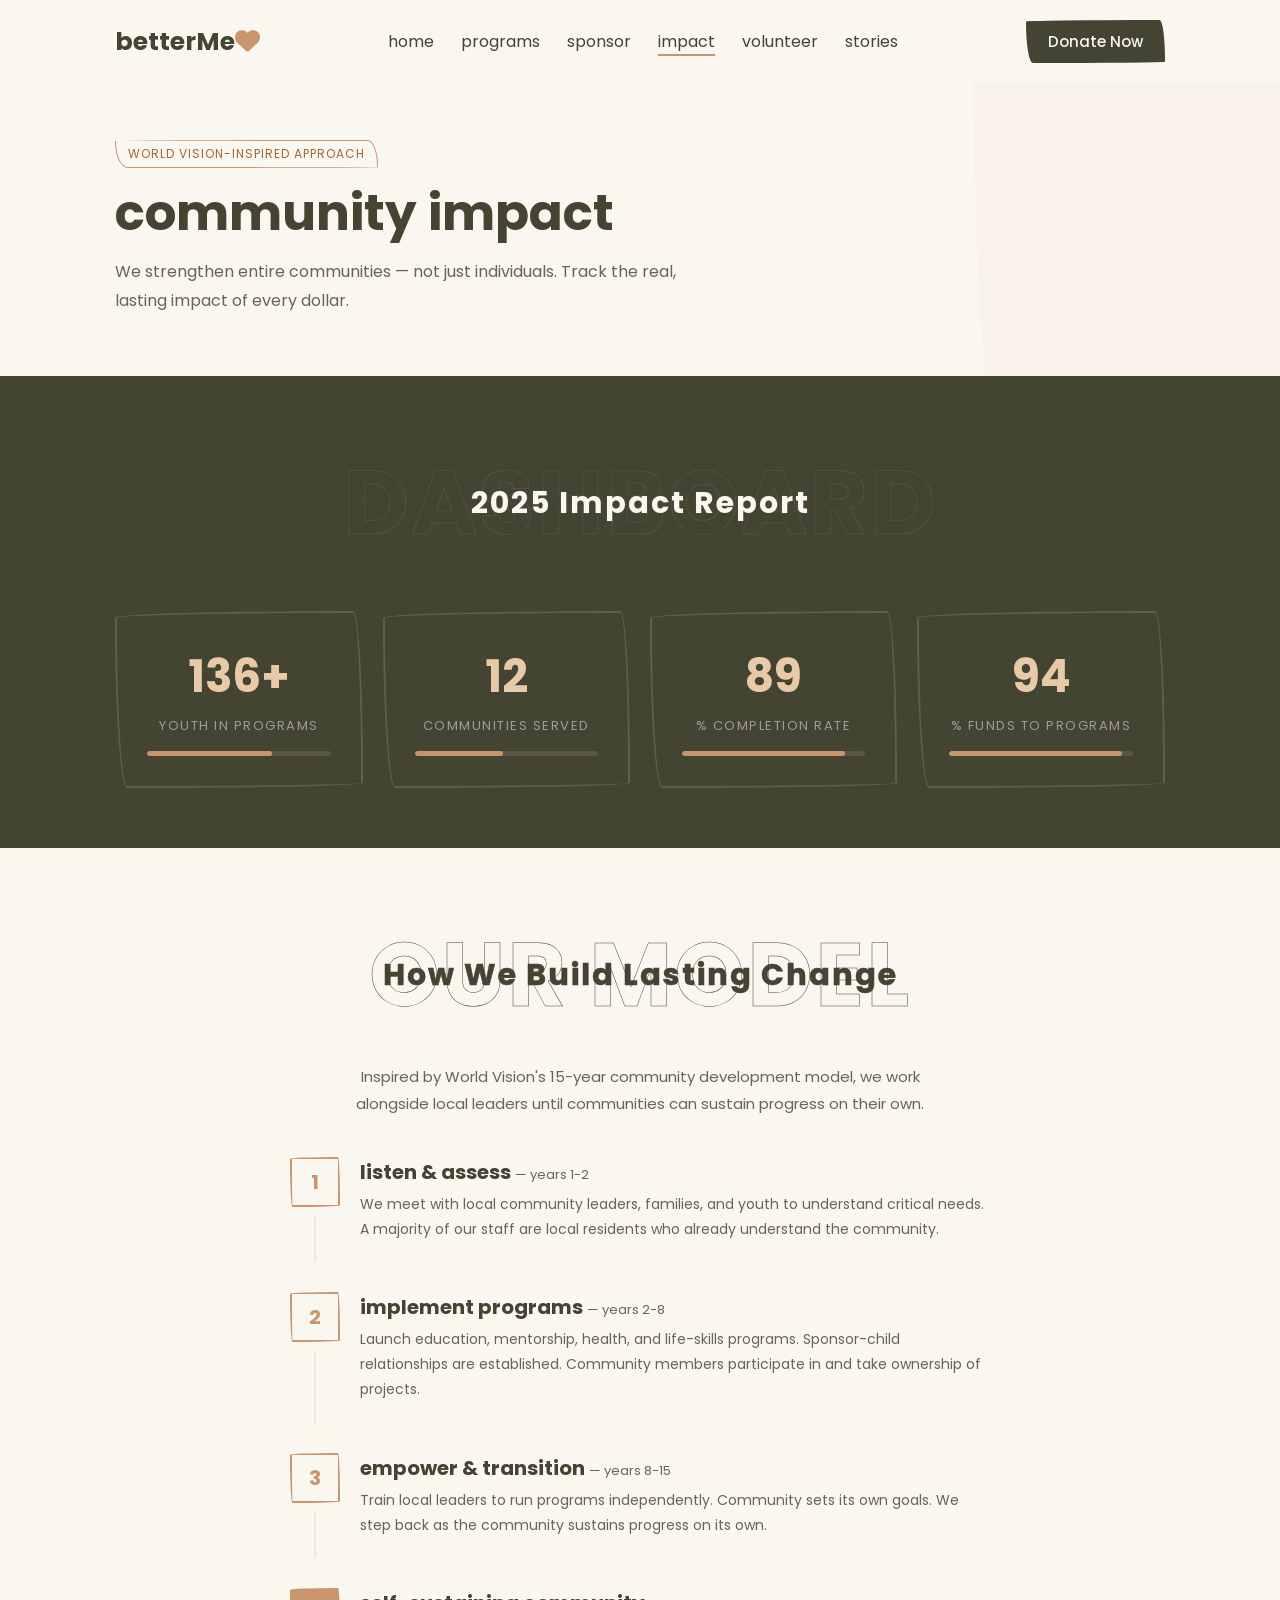
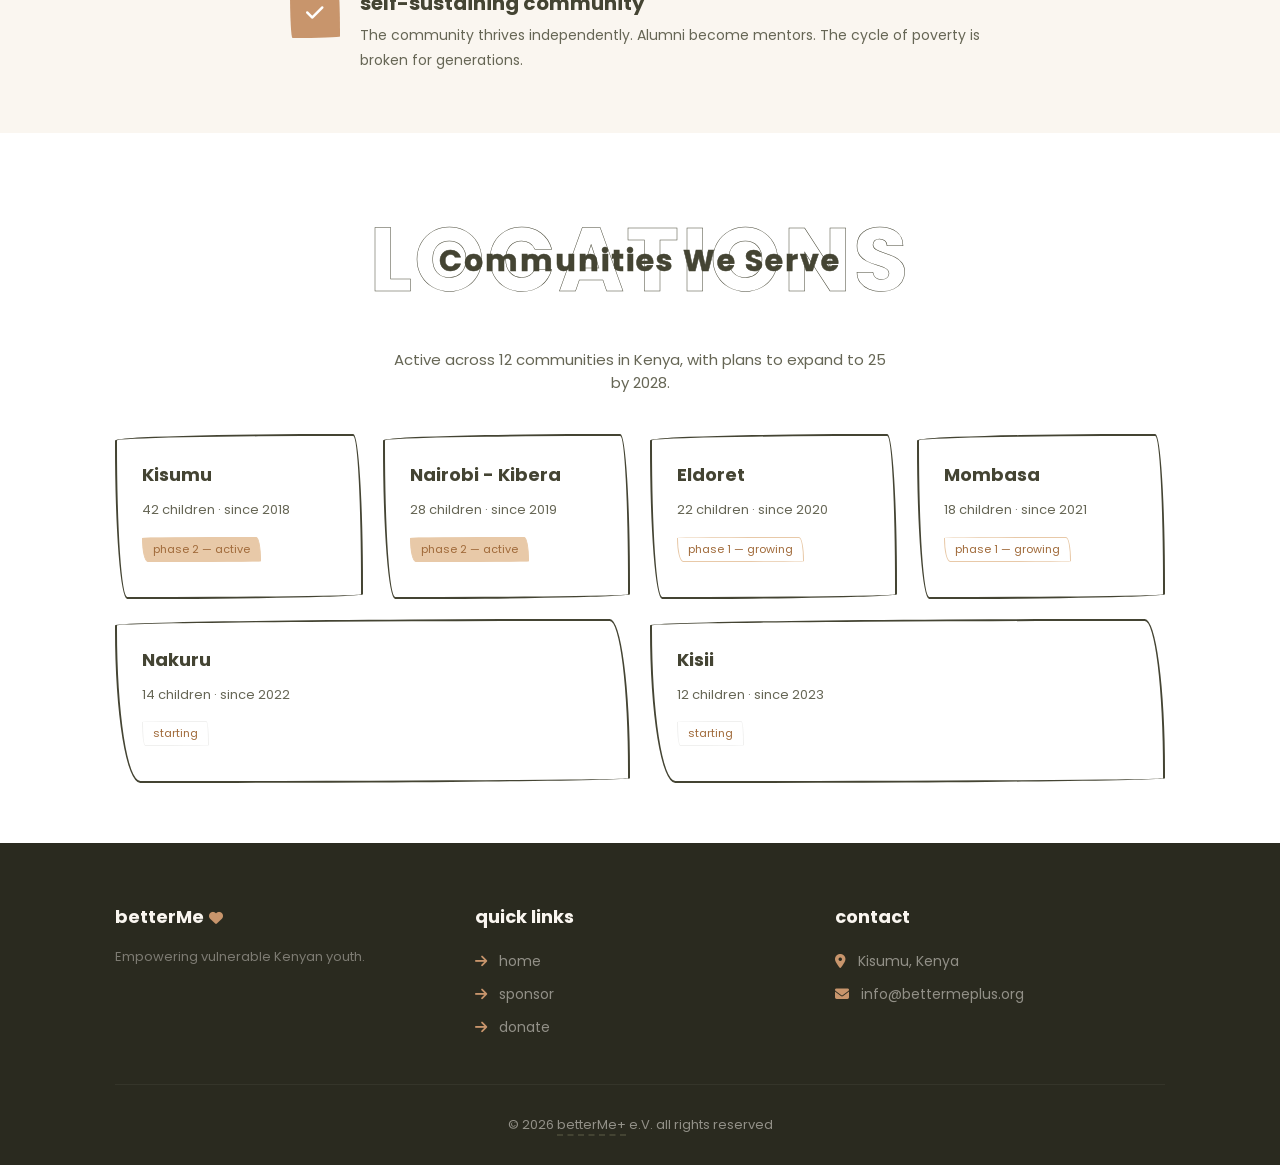
==== pages/community.html @ 36224c27 "coffee theme" ====
<!DOCTYPE html>
<html lang="en">
<head>
  <meta charset="UTF-8" />
  <meta name="viewport" content="width=device-width, initial-scale=1.0" />
  <title>Community Impact | BetterMe+</title>
  <link rel="stylesheet" href="https://cdnjs.cloudflare.com/ajax/libs/font-awesome/6.5.1/css/all.min.css" />
  <link rel="stylesheet" href="../css/styles.css" />
</head>
<body>

  <header class="header scrolled">
    <div id="menu-btn" class="fas fa-bars"></div>
    <a href="../index.html" class="logo">betterMe<i class="fas fa-heart"></i></a>
    <nav class="navbar">
      <a href="../index.html#home">home</a>
      <a href="../index.html#programs">programs</a>
      <a href="sponsor.html">sponsor</a>
      <a href="community.html" class="active">impact</a>
      <a href="volunteer.html">volunteer</a>
      <a href="stories.html">stories</a>
    </nav>
    <a href="donate.html" class="btn btn-filled">donate now</a>
  </header>

  <section class="page-hero">
    <span class="tag">world vision-inspired approach</span>
    <h1>community impact</h1>
    <p>We strengthen entire communities — not just individuals. Track the real, lasting impact of every dollar.</p>
  </section>

  <!-- IMPACT DASHBOARD -->
  <section class="impact">
    <h1 class="heading">dashboard <span>2025 impact report</span></h1>
    <div class="stats-grid">
      <div class="stat-box">
        <h4 class="counter" data-target="136">0</h4>
        <p>youth in programs</p>
        <div class="bar"><div class="fill" style="width:68%"></div></div>
      </div>
      <div class="stat-box">
        <h4 class="counter" data-target="12">0</h4>
        <p>communities served</p>
        <div class="bar"><div class="fill" style="width:48%"></div></div>
      </div>
      <div class="stat-box">
        <h4 class="counter" data-target="89">0</h4>
        <p>% completion rate</p>
        <div class="bar"><div class="fill" style="width:89%"></div></div>
      </div>
      <div class="stat-box">
        <h4 class="counter" data-target="94">0</h4>
        <p>% funds to programs</p>
        <div class="bar"><div class="fill" style="width:94%"></div></div>
      </div>
    </div>
  </section>

  <!-- COMMUNITY TIMELINE -->
  <section class="how-it-works" style="background:var(--cream)">
    <h1 class="heading">our model <span>how we build lasting change</span></h1>
    <p style="text-align:center;font-size:1.5rem;color:var(--main-light);max-width:60rem;margin:-2rem auto 4rem;line-height:1.8;">Inspired by World Vision's 15-year community development model, we work alongside local leaders until communities can sustain progress on their own.</p>
    <div style="max-width:70rem;margin:0 auto;">
      <!-- Phase 1 -->
      <div style="display:flex;gap:2rem;margin-bottom:3rem;">
        <div style="display:flex;flex-direction:column;align-items:center;">
          <div style="width:5rem;height:5rem;border:var(--border-accent);border-radius:var(--blob);display:flex;align-items:center;justify-content:center;font-size:2rem;font-weight:700;color:var(--accent);flex-shrink:0;">1</div>
          <div style="width:2px;flex:1;background:var(--main-faded);margin-top:1rem;"></div>
        </div>
        <div style="padding-bottom:2rem;">
          <h3 style="font-size:2rem;margin-bottom:.5rem;">listen & assess <span style="font-size:1.3rem;font-weight:400;color:var(--main-light);">— years 1-2</span></h3>
          <p style="font-size:1.4rem;color:var(--main-light);line-height:1.8;">We meet with local community leaders, families, and youth to understand critical needs. A majority of our staff are local residents who already understand the community.</p>
        </div>
      </div>
      <!-- Phase 2 -->
      <div style="display:flex;gap:2rem;margin-bottom:3rem;">
        <div style="display:flex;flex-direction:column;align-items:center;">
          <div style="width:5rem;height:5rem;border:var(--border-accent);border-radius:var(--blob);display:flex;align-items:center;justify-content:center;font-size:2rem;font-weight:700;color:var(--accent);flex-shrink:0;">2</div>
          <div style="width:2px;flex:1;background:var(--main-faded);margin-top:1rem;"></div>
        </div>
        <div style="padding-bottom:2rem;">
          <h3 style="font-size:2rem;margin-bottom:.5rem;">implement programs <span style="font-size:1.3rem;font-weight:400;color:var(--main-light);">— years 2-8</span></h3>
          <p style="font-size:1.4rem;color:var(--main-light);line-height:1.8;">Launch education, mentorship, health, and life-skills programs. Sponsor-child relationships are established. Community members participate in and take ownership of projects.</p>
        </div>
      </div>
      <!-- Phase 3 -->
      <div style="display:flex;gap:2rem;margin-bottom:3rem;">
        <div style="display:flex;flex-direction:column;align-items:center;">
          <div style="width:5rem;height:5rem;border:var(--border-accent);border-radius:var(--blob);display:flex;align-items:center;justify-content:center;font-size:2rem;font-weight:700;color:var(--accent);flex-shrink:0;">3</div>
          <div style="width:2px;flex:1;background:var(--main-faded);margin-top:1rem;"></div>
        </div>
        <div style="padding-bottom:2rem;">
          <h3 style="font-size:2rem;margin-bottom:.5rem;">empower & transition <span style="font-size:1.3rem;font-weight:400;color:var(--main-light);">— years 8-15</span></h3>
          <p style="font-size:1.4rem;color:var(--main-light);line-height:1.8;">Train local leaders to run programs independently. Community sets its own goals. We step back as the community sustains progress on its own.</p>
        </div>
      </div>
      <!-- Phase 4 -->
      <div style="display:flex;gap:2rem;">
        <div style="display:flex;flex-direction:column;align-items:center;">
          <div style="width:5rem;height:5rem;background:var(--accent);border-radius:var(--blob);display:flex;align-items:center;justify-content:center;flex-shrink:0;"><i class="fas fa-check" style="font-size:2rem;color:var(--white)"></i></div>
        </div>
        <div>
          <h3 style="font-size:2rem;margin-bottom:.5rem;">self-sustaining community</h3>
          <p style="font-size:1.4rem;color:var(--main-light);line-height:1.8;">The community thrives independently. Alumni become mentors. The cycle of poverty is broken for generations.</p>
        </div>
      </div>
    </div>
  </section>

  <!-- COMMUNITIES MAP -->
  <section class="programs" style="background:var(--white)">
    <h1 class="heading">locations <span>communities we serve</span></h1>
    <p style="text-align:center;font-size:1.5rem;color:var(--main-light);margin:-2rem auto 4rem;max-width:50rem;">Active across 12 communities in Kenya, with plans to expand to 25 by 2028.</p>
    <div class="box-container">
      <div class="box" style="flex:1 1 22rem;">
        <div class="content" style="padding:2.5rem;">
          <h3 style="font-size:1.8rem;">Kisumu</h3>
          <p style="font-size:1.3rem;color:var(--main-light);">42 children · since 2018</p>
          <span class="tag" style="background:var(--accent-light);border-color:var(--accent-light);">phase 2 — active</span>
        </div>
      </div>
      <div class="box" style="flex:1 1 22rem;">
        <div class="content" style="padding:2.5rem;">
          <h3 style="font-size:1.8rem;">Nairobi - Kibera</h3>
          <p style="font-size:1.3rem;color:var(--main-light);">28 children · since 2019</p>
          <span class="tag" style="background:var(--accent-light);border-color:var(--accent-light);">phase 2 — active</span>
        </div>
      </div>
      <div class="box" style="flex:1 1 22rem;">
        <div class="content" style="padding:2.5rem;">
          <h3 style="font-size:1.8rem;">Eldoret</h3>
          <p style="font-size:1.3rem;color:var(--main-light);">22 children · since 2020</p>
          <span class="tag">phase 1 — growing</span>
        </div>
      </div>
      <div class="box" style="flex:1 1 22rem;">
        <div class="content" style="padding:2.5rem;">
          <h3 style="font-size:1.8rem;">Mombasa</h3>
          <p style="font-size:1.3rem;color:var(--main-light);">18 children · since 2021</p>
          <span class="tag">phase 1 — growing</span>
        </div>
      </div>
      <div class="box" style="flex:1 1 22rem;">
        <div class="content" style="padding:2.5rem;">
          <h3 style="font-size:1.8rem;">Nakuru</h3>
          <p style="font-size:1.3rem;color:var(--main-light);">14 children · since 2022</p>
          <span class="tag" style="border-color:var(--main-faded);">starting</span>
        </div>
      </div>
      <div class="box" style="flex:1 1 22rem;">
        <div class="content" style="padding:2.5rem;">
          <h3 style="font-size:1.8rem;">Kisii</h3>
          <p style="font-size:1.3rem;color:var(--main-light);">12 children · since 2023</p>
          <span class="tag" style="border-color:var(--main-faded);">starting</span>
        </div>
      </div>
    </div>
  </section>

  <section class="footer">
    <div class="box-container">
      <div class="box">
        <h3>betterMe<i class="fas fa-heart" style="color:var(--accent);margin-left:.5rem;font-size:1.4rem"></i></h3>
        <p style="font-size:1.3rem;line-height:1.8;color:rgba(250,246,240,.4)">Empowering vulnerable Kenyan youth.</p>
      </div>
      <div class="box">
        <h3>quick links</h3>
        <a href="../index.html"><i class="fas fa-arrow-right"></i> home</a>
        <a href="sponsor.html"><i class="fas fa-arrow-right"></i> sponsor</a>
        <a href="donate.html"><i class="fas fa-arrow-right"></i> donate</a>
      </div>
      <div class="box">
        <h3>contact</h3>
        <a href="#"><i class="fas fa-map-marker-alt"></i> Kisumu, Kenya</a>
        <a href="#"><i class="fas fa-envelope"></i> info@bettermeplus.org</a>
      </div>
    </div>
    <div class="credit">&copy; 2026 <span style="border-bottom:var(--border-hover)">betterMe+</span> e.V. all rights reserved</div>
  </section>

  <script src="../js/main.js"></script>
</body>
</html>
---- css/styles.css ----
@import url('https://fonts.googleapis.com/css2?family=Poppins:wght@100;300;400;500;600;700;800&display=swap');

:root {
  --main: #443;
  --main-light: #665;
  --main-faded: rgba(68,68,51,0.08);
  --accent: #c8956c;
  --accent-light: #e8c9a8;
  --accent-dark: #a06a3a;
  --cream: #faf6f0;
  --cream-dark: #f0e8da;
  --white: #fff;
  --blob: 95% 4% 97% 5% / 4% 94% 3% 95%;
  --blob-hover: 4% 95% 6% 95% / 95% 4% 92% 5%;
  --blob-soft: 60% 40% 55% 45% / 45% 55% 45% 55%;
  --border: .2rem solid var(--main);
  --border-hover: .2rem dashed var(--main);
  --border-accent: .2rem solid var(--accent);
}

* {
  font-family: 'Poppins', sans-serif;
  margin: 0; padding: 0;
  box-sizing: border-box;
  outline: none; border: none; text-decoration: none;
}

html {
  font-size: 62.5%;
  overflow-x: hidden;
  scroll-padding-top: 7rem;
  scroll-behavior: smooth;
}

body {
  background: var(--cream);
  color: var(--main);
}

::selection {
  background: var(--accent);
  color: var(--white);
}

::-webkit-scrollbar { width: 8px; }
::-webkit-scrollbar-track { background: var(--cream); }
::-webkit-scrollbar-thumb { background: var(--main); border-radius: 4px; }

/* ===== REUSABLE ===== */

.section-padding { padding: 6rem 9%; }

.heading {
  font-size: 9rem;
  text-transform: uppercase;
  color: transparent;
  -webkit-text-stroke: .05rem var(--main);
  letter-spacing: .2rem;
  text-align: center;
  pointer-events: none;
  position: relative;
  margin-bottom: 4rem;
}
.heading span {
  position: absolute;
  top: 50%; left: 50%;
  transform: translate(-50%, -50%);
  width: 100%;
  color: var(--main);
  font-size: 3rem;
  text-transform: capitalize;
}

.btn {
  display: inline-block;
  padding: 1rem 2.5rem;
  border: var(--border);
  border-radius: var(--blob);
  color: var(--main);
  background: none;
  cursor: pointer;
  font-size: 1.6rem;
  font-weight: 500;
  text-transform: capitalize;
  transition: all .3s ease;
}
.btn:hover {
  border-radius: var(--blob-hover);
  border: var(--border-hover);
}
.btn-filled {
  background: var(--main);
  color: var(--cream);
  border-color: var(--main);
}
.btn-filled:hover {
  background: var(--main-light);
  border-color: var(--main-light);
  border-style: dashed;
  border-radius: var(--blob-hover);
}
.btn-accent {
  background: var(--accent);
  color: var(--white);
  border-color: var(--accent);
}
.btn-accent:hover {
  background: var(--accent-dark);
  border-color: var(--accent-dark);
  border-style: dashed;
  border-radius: var(--blob-hover);
}

/* ===== ANIMATIONS ===== */

@keyframes float {
  0%,100% { transform: translateY(0); }
  50% { transform: translateY(-2rem); }
}
@keyframes float-slow {
  0%,100% { transform: translateY(0) rotate(0deg); }
  50% { transform: translateY(-3rem) rotate(2deg); }
}
@keyframes morph {
  0%,100% { border-radius: var(--blob); }
  50% { border-radius: var(--blob-hover); }
}
@keyframes fade-up {
  from { opacity: 0; transform: translateY(3rem); }
  to { opacity: 1; transform: translateY(0); }
}
@keyframes pulse-dot {
  0%,100% { transform: scale(1); opacity: 1; }
  50% { transform: scale(1.5); opacity: .5; }
}

.animate-float { animation: float 4s ease-in-out infinite; }
.animate-float-slow { animation: float-slow 6s ease-in-out infinite; }
.animate-morph { animation: morph 8s ease-in-out infinite; }

/* Scroll reveal */
.reveal {
  opacity: 0; transform: translateY(3rem);
  transition: opacity .8s ease, transform .8s ease;
}
.reveal.visible { opacity: 1; transform: translateY(0); }

/* ===== HEADER ===== */

.header {
  position: fixed; top: 0; left: 0; right: 0;
  display: flex; align-items: center; justify-content: space-between;
  z-index: 1000;
  background: var(--cream);
  padding: 2rem 9%;
  transition: all .3s ease;
}
.header.scrolled {
  box-shadow: 0 .5rem 2rem rgba(68,68,51,.08);
  padding: 1.5rem 9%;
}
.header .logo {
  color: var(--main);
  font-size: 2.5rem;
  font-weight: 700;
}
.header .logo i { color: var(--accent); }
.header .navbar a {
  margin: 0 1.2rem;
  font-size: 1.6rem;
  color: var(--main);
  font-weight: 400;
  position: relative;
}
.header .navbar a::after {
  content: '';
  position: absolute; bottom: -.3rem; left: 0;
  width: 0; height: 2px;
  background: var(--accent);
  transition: width .3s ease;
}
.header .navbar a:hover::after,
.header .navbar a.active::after { width: 100%; }
.header .btn { margin-top: 0; font-size: 1.5rem; padding: .8rem 2rem; }

#menu-btn {
  font-size: 2.5rem; color: var(--main);
  cursor: pointer; display: none;
}

/* ===== HOME ===== */

.home {
  min-height: 100vh;
  padding: 12rem 9% 6rem;
  position: relative;
  overflow: hidden;
}
.home::before {
  content: '';
  position: absolute; top: -20%; right: -10%;
  width: 60rem; height: 60rem;
  background: var(--accent-light);
  border-radius: var(--blob);
  opacity: .15;
  animation: morph 12s ease-in-out infinite;
}
.home::after {
  content: '';
  position: absolute; bottom: -10%; left: -5%;
  width: 40rem; height: 40rem;
  background: var(--accent);
  border-radius: var(--blob-hover);
  opacity: .06;
  animation: morph 10s ease-in-out infinite reverse;
}
.home .row {
  display: flex; align-items: center;
  flex-wrap: wrap; gap: 3rem;
  position: relative; z-index: 1;
}
.home .row .content { flex: 1 1 42rem; }
.home .row .content .tag {
  display: inline-flex; align-items: center; gap: .8rem;
  padding: .6rem 1.5rem;
  border: var(--border);
  border-radius: var(--blob);
  font-size: 1.3rem;
  margin-bottom: 2rem;
}
.home .row .content .tag .dot {
  width: .8rem; height: .8rem;
  background: var(--accent);
  border-radius: 50%;
  animation: pulse-dot 2s infinite;
}
.home .row .content h3 {
  font-size: 5.5rem;
  color: var(--main);
  text-transform: capitalize;
  line-height: 1.2;
  margin-bottom: 2rem;
}
.home .row .content h3 em {
  color: var(--accent);
  font-style: normal;
  position: relative;
}
.home .row .content h3 em::after {
  content: '';
  position: absolute; bottom: .3rem; left: 0;
  width: 100%; height: .3rem;
  background: var(--accent);
  border-radius: var(--blob);
}
.home .row .content p {
  font-size: 1.6rem;
  color: var(--main-light);
  line-height: 1.8;
  max-width: 50rem;
  margin-bottom: 3rem;
}
.home .row .content .btn-group {
  display: flex; flex-wrap: wrap; gap: 1.5rem;
}
.home .row .content .stats {
  display: flex; gap: 4rem;
  margin-top: 4rem; padding-top: 3rem;
  border-top: 1px solid var(--main-faded);
}
.home .row .content .stats .stat h4 {
  font-size: 3.5rem; color: var(--main);
}
.home .row .content .stats .stat p {
  font-size: 1.2rem; color: var(--main-light);
  text-transform: uppercase; letter-spacing: .1rem;
  margin: 0;
}
.home .row .image {
  flex: 1 1 42rem;
  text-align: center;
  position: relative;
}
.home .row .image .hero-card {
  background: var(--white);
  border: var(--border);
  border-radius: var(--blob);
  padding: 3rem;
  max-width: 40rem;
  margin: 0 auto;
  animation: float 6s ease-in-out infinite;
  position: relative;
}
.home .row .image .hero-card .quote-icon {
  position: absolute; top: 1.5rem; left: 2rem;
  font-size: 4rem; color: var(--cream-dark);
}
.home .row .image .hero-card .child-info {
  display: flex; align-items: center; gap: 1.5rem;
  margin-bottom: 2rem;
}
.home .row .image .hero-card .child-info .avatar {
  width: 6rem; height: 6rem;
  border-radius: var(--blob);
  background: var(--accent-light);
  display: flex; align-items: center; justify-content: center;
  font-size: 2rem; font-weight: 700; color: var(--accent-dark);
}
.home .row .image .hero-card .child-info h4 { font-size: 1.8rem; }
.home .row .image .hero-card .child-info p { font-size: 1.3rem; color: var(--main-light); margin: 0; }
.home .row .image .hero-card blockquote {
  font-size: 1.5rem; color: var(--main-light);
  line-height: 1.8; font-style: italic;
  margin-bottom: 2rem;
}
.home .row .image .hero-card .card-stats {
  display: flex; gap: 1rem;
}
.home .row .image .hero-card .card-stats .card-stat {
  flex: 1;
  padding: 1rem;
  border: 1px solid var(--main-faded);
  border-radius: var(--blob-soft);
  text-align: center;
}
.home .row .image .hero-card .card-stats .card-stat h5 {
  font-size: 1.6rem; color: var(--accent);
}
.home .row .image .hero-card .card-stats .card-stat p {
  font-size: 1.1rem; color: var(--main-light); margin: 0;
}
.home .row .image .float-badge {
  position: absolute;
  background: var(--white);
  border: var(--border);
  border-radius: var(--blob-hover);
  padding: 1.2rem 2rem;
  font-size: 1.3rem; font-weight: 600;
  animation: float-slow 5s ease-in-out infinite;
}
.home .row .image .float-badge.top-right { top: -1rem; right: 0; }
.home .row .image .float-badge.bottom-left { bottom: -1rem; left: 0; }
.home .row .image .float-badge i { color: var(--accent); margin-right: .5rem; }

/* ===== HOW IT WORKS ===== */

.how-it-works {
  padding: 6rem 9%;
  background: var(--white);
}
.how-it-works .steps {
  display: flex; flex-wrap: wrap;
  gap: 2rem; justify-content: center;
}
.how-it-works .steps .step {
  flex: 1 1 30rem;
  padding: 3rem;
  border: var(--border);
  border-radius: var(--blob);
  text-align: center;
  transition: all .3s ease;
}
.how-it-works .steps .step:hover {
  border: var(--border-hover);
  border-radius: var(--blob-hover);
  transform: translateY(-.5rem);
}
.how-it-works .steps .step .num {
  width: 5rem; height: 5rem;
  border: var(--border-accent);
  border-radius: var(--blob);
  display: inline-flex; align-items: center; justify-content: center;
  font-size: 2rem; font-weight: 700;
  color: var(--accent);
  margin-bottom: 2rem;
}
.how-it-works .steps .step h3 {
  font-size: 2rem; margin-bottom: 1rem;
}
.how-it-works .steps .step p {
  font-size: 1.4rem; color: var(--main-light); line-height: 1.8;
}

/* ===== PROGRAMS ===== */

.programs {
  padding: 6rem 9%;
  background: var(--cream);
}
.programs .box-container {
  display: flex; flex-wrap: wrap;
  gap: 2rem; justify-content: center;
}
.programs .box-container .box {
  flex: 1 1 30rem;
  border: var(--border);
  border-radius: var(--blob);
  overflow: hidden;
  transition: all .3s ease;
  background: var(--white);
}
.programs .box-container .box:hover {
  border: var(--border-hover);
  border-radius: var(--blob-hover);
  transform: translateY(-.5rem);
}
.programs .box-container .box .icon-area {
  padding: 3rem;
  background: var(--main-faded);
  text-align: center;
}
.programs .box-container .box .icon-area i {
  font-size: 4rem; color: var(--accent);
}
.programs .box-container .box .content {
  padding: 2.5rem;
}
.programs .box-container .box .content .tag {
  display: inline-block;
  padding: .3rem 1rem;
  font-size: 1.1rem;
  border: 1px solid var(--accent-light);
  border-radius: var(--blob);
  color: var(--accent-dark);
  margin-bottom: 1rem;
}
.programs .box-container .box .content h3 {
  font-size: 2rem; margin-bottom: 1rem;
}
.programs .box-container .box .content p {
  font-size: 1.4rem; color: var(--main-light);
  line-height: 1.8; margin-bottom: 1.5rem;
}
.programs .box-container .box .content a {
  font-size: 1.4rem; color: var(--accent); font-weight: 500;
}
.programs .box-container .box .content a:hover { color: var(--accent-dark); }

/* ===== IMPACT ===== */

.impact {
  padding: 6rem 9%;
  background: var(--main);
  color: var(--cream);
  position: relative;
  overflow: hidden;
}
.impact::before {
  content: '';
  position: absolute; top: 0; left: 0; right: 0; bottom: 0;
  background-image: radial-gradient(circle at 2px 2px, rgba(250,246,240,.03) 1px, transparent 0);
  background-size: 4rem 4rem;
}
.impact .heading {
  -webkit-text-stroke-color: rgba(250,246,240,.15);
}
.impact .heading span { color: var(--cream); }
.impact .stats-grid {
  display: flex; flex-wrap: wrap;
  gap: 2rem; justify-content: center;
  position: relative; z-index: 1;
}
.impact .stats-grid .stat-box {
  flex: 1 1 22rem;
  padding: 3rem;
  border: .2rem solid rgba(250,246,240,.15);
  border-radius: var(--blob);
  text-align: center;
  transition: all .3s ease;
}
.impact .stats-grid .stat-box:hover {
  border-color: var(--accent);
  border-radius: var(--blob-hover);
  border-style: dashed;
}
.impact .stats-grid .stat-box h4 {
  font-size: 4.5rem; color: var(--accent-light);
}
.impact .stats-grid .stat-box p {
  font-size: 1.3rem; color: rgba(250,246,240,.5);
  text-transform: uppercase; letter-spacing: .15rem;
  margin-top: .5rem;
}
.impact .stats-grid .stat-box .bar {
  width: 100%; height: .5rem;
  background: rgba(250,246,240,.1);
  border-radius: 1rem; margin-top: 1.5rem;
  overflow: hidden;
}
.impact .stats-grid .stat-box .bar .fill {
  height: 100%; background: var(--accent);
  border-radius: 1rem;
  transition: width 1.5s ease;
}

/* ===== SPONSOR CHILDREN ===== */

.sponsor-children {
  padding: 6rem 9%;
  background: var(--white);
}
.sponsor-children .children-grid {
  display: flex; flex-wrap: wrap;
  gap: 2rem; justify-content: center;
}
.sponsor-children .children-grid .child-card {
  flex: 1 1 30rem; max-width: 38rem;
  border: var(--border);
  border-radius: var(--blob);
  overflow: hidden;
  background: var(--cream);
  transition: all .3s ease;
}
.sponsor-children .children-grid .child-card:hover {
  border: var(--border-hover);
  border-radius: var(--blob-hover);
  transform: translateY(-.5rem);
}
.sponsor-children .children-grid .child-card .card-img {
  height: 22rem;
  background-size: cover; background-position: center top;
  position: relative;
}
.sponsor-children .children-grid .child-card .card-img .badge {
  position: absolute; top: 1.5rem; right: 1.5rem;
  padding: .5rem 1.2rem;
  background: var(--white);
  border-radius: var(--blob);
  font-size: 1.1rem; font-weight: 600;
  color: var(--accent-dark);
}
.sponsor-children .children-grid .child-card .card-img .dream {
  position: absolute; bottom: 1.5rem; left: 1.5rem;
  padding: .4rem 1rem;
  background: rgba(68,68,51,.6);
  border-radius: .5rem;
  font-size: 1.1rem; color: var(--cream);
}
.sponsor-children .children-grid .child-card .card-body {
  padding: 2.5rem;
}
.sponsor-children .children-grid .child-card .card-body h3 {
  font-size: 2rem; margin-bottom: .3rem;
}
.sponsor-children .children-grid .child-card .card-body .meta {
  font-size: 1.3rem; color: var(--main-light); margin-bottom: 1.5rem;
}
.sponsor-children .children-grid .child-card .card-body p {
  font-size: 1.4rem; color: var(--main-light);
  line-height: 1.7; margin-bottom: 2rem;
}
.sponsor-children .children-grid .child-card .card-body .card-footer {
  display: flex; align-items: center; justify-content: space-between;
  padding-top: 1.5rem;
  border-top: 1px solid var(--main-faded);
}
.sponsor-children .children-grid .child-card .card-body .card-footer .price {
  font-size: 2.2rem; font-weight: 700;
}
.sponsor-children .children-grid .child-card .card-body .card-footer .price small {
  font-size: 1.2rem; font-weight: 400; color: var(--main-light);
}

/* ===== LETTERS ===== */

.letters {
  padding: 6rem 9%;
  background: var(--cream);
}
.letters .row {
  display: flex; align-items: center;
  flex-wrap: wrap; gap: 4rem;
}
.letters .row .content { flex: 1 1 42rem; }
.letters .row .content h2 {
  font-size: 4rem; line-height: 1.3; margin-bottom: 2rem;
}
.letters .row .content h2 em {
  color: var(--accent); font-style: normal;
}
.letters .row .content p {
  font-size: 1.5rem; color: var(--main-light);
  line-height: 1.8; margin-bottom: 3rem;
}
.letters .row .content .features .feature {
  display: flex; align-items: flex-start; gap: 1.5rem;
  margin-bottom: 2rem;
}
.letters .row .content .features .feature .icon {
  width: 4.5rem; height: 4.5rem;
  border: 1px solid var(--accent-light);
  border-radius: var(--blob-soft);
  display: flex; align-items: center; justify-content: center;
  flex-shrink: 0;
}
.letters .row .content .features .feature .icon i {
  font-size: 1.8rem; color: var(--accent);
}
.letters .row .content .features .feature h4 {
  font-size: 1.6rem; margin-bottom: .3rem;
}
.letters .row .content .features .feature p {
  font-size: 1.3rem; margin: 0;
}
.letters .row .image { flex: 1 1 42rem; position: relative; }
.letters .row .image .letter-card {
  background: var(--white);
  border: var(--border);
  border-radius: var(--blob);
  padding: 3rem;
  transform: rotate(1deg);
  transition: all .5s ease;
}
.letters .row .image .letter-card:hover {
  transform: rotate(0deg);
  border: var(--border-hover);
  border-radius: var(--blob-hover);
}
.letters .row .image .letter-card .letter-header {
  display: flex; align-items: center; gap: 1.2rem;
  padding-bottom: 2rem; margin-bottom: 2rem;
  border-bottom: 1px solid var(--main-faded);
}
.letters .row .image .letter-card .letter-header .avatar {
  width: 4rem; height: 4rem;
  border-radius: 50%;
  background: var(--accent-light);
  display: flex; align-items: center; justify-content: center;
  font-size: 1.3rem; font-weight: 700; color: var(--accent-dark);
}
.letters .row .image .letter-card .letter-header h4 { font-size: 1.4rem; }
.letters .row .image .letter-card .letter-header p { font-size: 1.1rem; color: var(--main-light); margin: 0; }
.letters .row .image .letter-card .letter-body p {
  font-size: 1.4rem; color: var(--main-light);
  line-height: 2; font-style: italic;
  margin-bottom: 1rem;
}
.letters .row .image .letter-card .letter-footer {
  display: flex; align-items: center; justify-content: space-between;
  padding-top: 1.5rem; margin-top: 1.5rem;
  border-top: 1px solid var(--main-faded);
}
.letters .row .image .letter-card .letter-footer span { font-size: 1.2rem; color: var(--main-light); }
.letters .row .image .anniversary-badge {
  position: absolute; bottom: -2rem; left: -1rem;
  background: var(--cream);
  border: var(--border);
  border-radius: var(--blob-hover);
  padding: 1.5rem 2rem;
  transform: rotate(-3deg);
  display: flex; align-items: center; gap: 1rem;
}
.letters .row .image .anniversary-badge i { font-size: 2.5rem; color: var(--accent); }
.letters .row .image .anniversary-badge h5 { font-size: 1.4rem; }
.letters .row .image .anniversary-badge p { font-size: 1.1rem; color: var(--main-light); margin: 0; }

/* ===== REVIEWS ===== */

.reviews {
  padding: 6rem 9%;
  background: var(--white);
}
.reviews .review-grid {
  display: flex; flex-wrap: wrap;
  gap: 2rem; justify-content: center;
}
.reviews .review-grid .review-box {
  flex: 1 1 30rem; max-width: 40rem;
  border: var(--border);
  border-radius: var(--blob);
  padding: 3rem;
  position: relative;
  transition: all .3s ease;
}
.reviews .review-grid .review-box:hover {
  border: var(--border-hover);
  border-radius: var(--blob-hover);
}
.reviews .review-grid .review-box .quote-mark {
  position: absolute; top: 1.5rem; left: 2rem;
  font-size: 5rem; color: var(--cream-dark);
}
.reviews .review-grid .review-box .stars {
  margin-bottom: 1rem;
}
.reviews .review-grid .review-box .stars i {
  font-size: 1.5rem; color: var(--accent);
}
.reviews .review-grid .review-box p {
  font-size: 1.5rem; color: var(--main-light);
  line-height: 1.8; font-style: italic;
  margin-bottom: 2rem;
}
.reviews .review-grid .review-box .reviewer {
  display: flex; align-items: center; gap: 1.2rem;
}
.reviews .review-grid .review-box .reviewer .avatar {
  width: 4.5rem; height: 4.5rem;
  border-radius: var(--blob-soft);
  background: var(--accent-light);
  display: flex; align-items: center; justify-content: center;
  font-size: 1.4rem; font-weight: 700; color: var(--accent-dark);
}
.reviews .review-grid .review-box .reviewer h4 { font-size: 1.5rem; }
.reviews .review-grid .review-box .reviewer span { font-size: 1.2rem; color: var(--main-light); }

/* ===== CTA ===== */

.cta {
  padding: 8rem 9%;
  background: var(--main);
  text-align: center;
  position: relative;
  overflow: hidden;
}
.cta::before {
  content: '';
  position: absolute; top: -15rem; right: -10rem;
  width: 40rem; height: 40rem;
  background: var(--accent);
  opacity: .06;
  border-radius: var(--blob);
  animation: morph 10s ease-in-out infinite;
}
.cta h2 {
  font-size: 4rem; color: var(--cream);
  margin-bottom: 1.5rem;
  position: relative; z-index: 1;
}
.cta h2 em { color: var(--accent-light); font-style: normal; }
.cta p {
  font-size: 1.6rem; color: rgba(250,246,240,.5);
  margin-bottom: 3rem; position: relative; z-index: 1;
}
.cta .btn-group {
  display: flex; flex-wrap: wrap;
  gap: 1.5rem; justify-content: center;
  position: relative; z-index: 1;
}
.cta .btn-cta {
  padding: 1.2rem 3rem;
  border: .2rem solid var(--accent);
  border-radius: var(--blob);
  color: var(--white);
  background: var(--accent);
  font-size: 1.7rem; font-weight: 600;
  cursor: pointer;
  transition: all .3s ease;
}
.cta .btn-cta:hover {
  border-radius: var(--blob-hover);
  border-style: dashed;
  background: var(--accent-dark);
}
.cta .btn-outline {
  padding: 1.2rem 3rem;
  border: .2rem solid rgba(250,246,240,.2);
  border-radius: var(--blob);
  color: var(--cream);
  background: none;
  font-size: 1.7rem; font-weight: 500;
  cursor: pointer;
  transition: all .3s ease;
}
.cta .btn-outline:hover {
  border-radius: var(--blob-hover);
  border-style: dashed;
  border-color: rgba(250,246,240,.4);
}
.cta .newsletter {
  max-width: 50rem; margin: 4rem auto 0;
  position: relative; z-index: 1;
}
.cta .newsletter p { font-size: 1.3rem; margin-bottom: 1.5rem; }
.cta .newsletter form {
  display: flex; gap: 1rem;
}
.cta .newsletter form input {
  flex: 1;
  padding: 1.2rem 2rem;
  background: rgba(250,246,240,.08);
  border: .15rem solid rgba(250,246,240,.15);
  border-radius: var(--blob);
  color: var(--cream);
  font-size: 1.4rem;
}
.cta .newsletter form input::placeholder { color: rgba(250,246,240,.3); }
.cta .newsletter form button {
  padding: 1.2rem 2rem;
  background: rgba(250,246,240,.1);
  border: .15rem solid rgba(250,246,240,.15);
  border-radius: var(--blob);
  color: var(--cream);
  font-size: 1.4rem;
  cursor: pointer;
  transition: all .3s ease;
}
.cta .newsletter form button:hover {
  background: rgba(250,246,240,.2);
  border-radius: var(--blob-hover);
}

/* ===== FOOTER ===== */

.footer {
  padding: 6rem 9% 3rem;
  background: #2a2a1f;
  color: rgba(250,246,240,.5);
}
.footer .box-container {
  display: grid;
  grid-template-columns: repeat(auto-fit, minmax(23rem, 1fr));
  gap: 3rem;
  margin-bottom: 4rem;
}
.footer .box-container .box h3 {
  font-size: 1.8rem; color: var(--cream);
  margin-bottom: 1.5rem;
}
.footer .box-container .box a {
  display: block; font-size: 1.4rem;
  color: rgba(250,246,240,.5);
  padding: .6rem 0;
  transition: all .2s ease;
}
.footer .box-container .box a:hover {
  color: var(--accent-light);
  padding-left: 1rem;
}
.footer .box-container .box a i {
  margin-right: .8rem; color: var(--accent);
}
.footer .box-container .box .social-links {
  display: flex; gap: 1rem; margin-top: 1rem;
}
.footer .box-container .box .social-links a {
  width: 4rem; height: 4rem;
  border: 1px solid rgba(250,246,240,.1);
  border-radius: var(--blob-soft);
  display: flex; align-items: center; justify-content: center;
  padding: 0;
}
.footer .box-container .box .social-links a:hover {
  border-color: var(--accent);
  padding: 0;
}
.footer .credit {
  text-align: center;
  padding-top: 3rem;
  border-top: 1px solid rgba(250,246,240,.05);
  font-size: 1.3rem;
}

/* ===== PAGE HEADER (inner pages) ===== */

.page-hero {
  padding: 14rem 9% 6rem;
  background: var(--cream);
  position: relative;
  overflow: hidden;
}
.page-hero::before {
  content: '';
  position: absolute; top: -20%; right: -15%;
  width: 50rem; height: 50rem;
  background: var(--accent-light);
  border-radius: var(--blob);
  opacity: .1;
  animation: morph 15s ease-in-out infinite;
}
.page-hero .tag {
  display: inline-block;
  padding: .4rem 1.2rem;
  border: 1px solid var(--accent);
  border-radius: var(--blob);
  font-size: 1.2rem; color: var(--accent-dark);
  text-transform: uppercase; letter-spacing: .1rem;
  margin-bottom: 1.5rem;
}
.page-hero h1 {
  font-size: 5rem; line-height: 1.2;
  margin-bottom: 1.5rem;
}
.page-hero p {
  font-size: 1.6rem; color: var(--main-light);
  max-width: 60rem; line-height: 1.8;
}

/* ===== FORM STYLES ===== */

.form-input {
  width: 100%;
  padding: 1.2rem 1.8rem;
  background: var(--white);
  border: var(--border);
  border-radius: var(--blob-soft);
  font-size: 1.4rem;
  color: var(--main);
  transition: all .3s ease;
}
.form-input:focus {
  border-color: var(--accent);
  border-radius: var(--blob);
}

/* ===== RESPONSIVE ===== */

@media (max-width: 991px) {
  html { font-size: 55%; }
  .header { padding: 2rem 5%; }
  .section-padding, .home, .how-it-works, .programs,
  .impact, .sponsor-children, .letters, .reviews,
  .cta, .footer, .page-hero { padding-left: 5%; padding-right: 5%; }
}

@media (max-width: 768px) {
  .heading { font-size: 6rem; }
  .heading span { font-size: 2.2rem; }
  #menu-btn { display: initial; }
  #menu-btn.fa-times { transform: rotate(180deg); }
  .header .navbar {
    position: absolute; top: 99%; left: 0; right: 0;
    background: var(--cream);
    clip-path: polygon(0 0, 100% 0, 100% 0, 0 0);
    box-shadow: 0 1rem 2rem rgba(0,0,0,.05);
  }
  .header .navbar.active {
    clip-path: polygon(0 0, 100% 0, 100% 100%, 0 100%);
  }
  .header .navbar a {
    display: block; margin: 0; padding: 1.5rem 2rem;
    font-size: 1.8rem;
  }
  .header .btn { display: none; }
  .home .row .content h3 { font-size: 3.5rem; }
  .home .row .content .stats { gap: 2rem; }
}

@media (max-width: 450px) {
  html { font-size: 50%; }
  .home .row .content .stats { flex-direction: column; gap: 1.5rem; }
  .cta .newsletter form { flex-direction: column; }
}
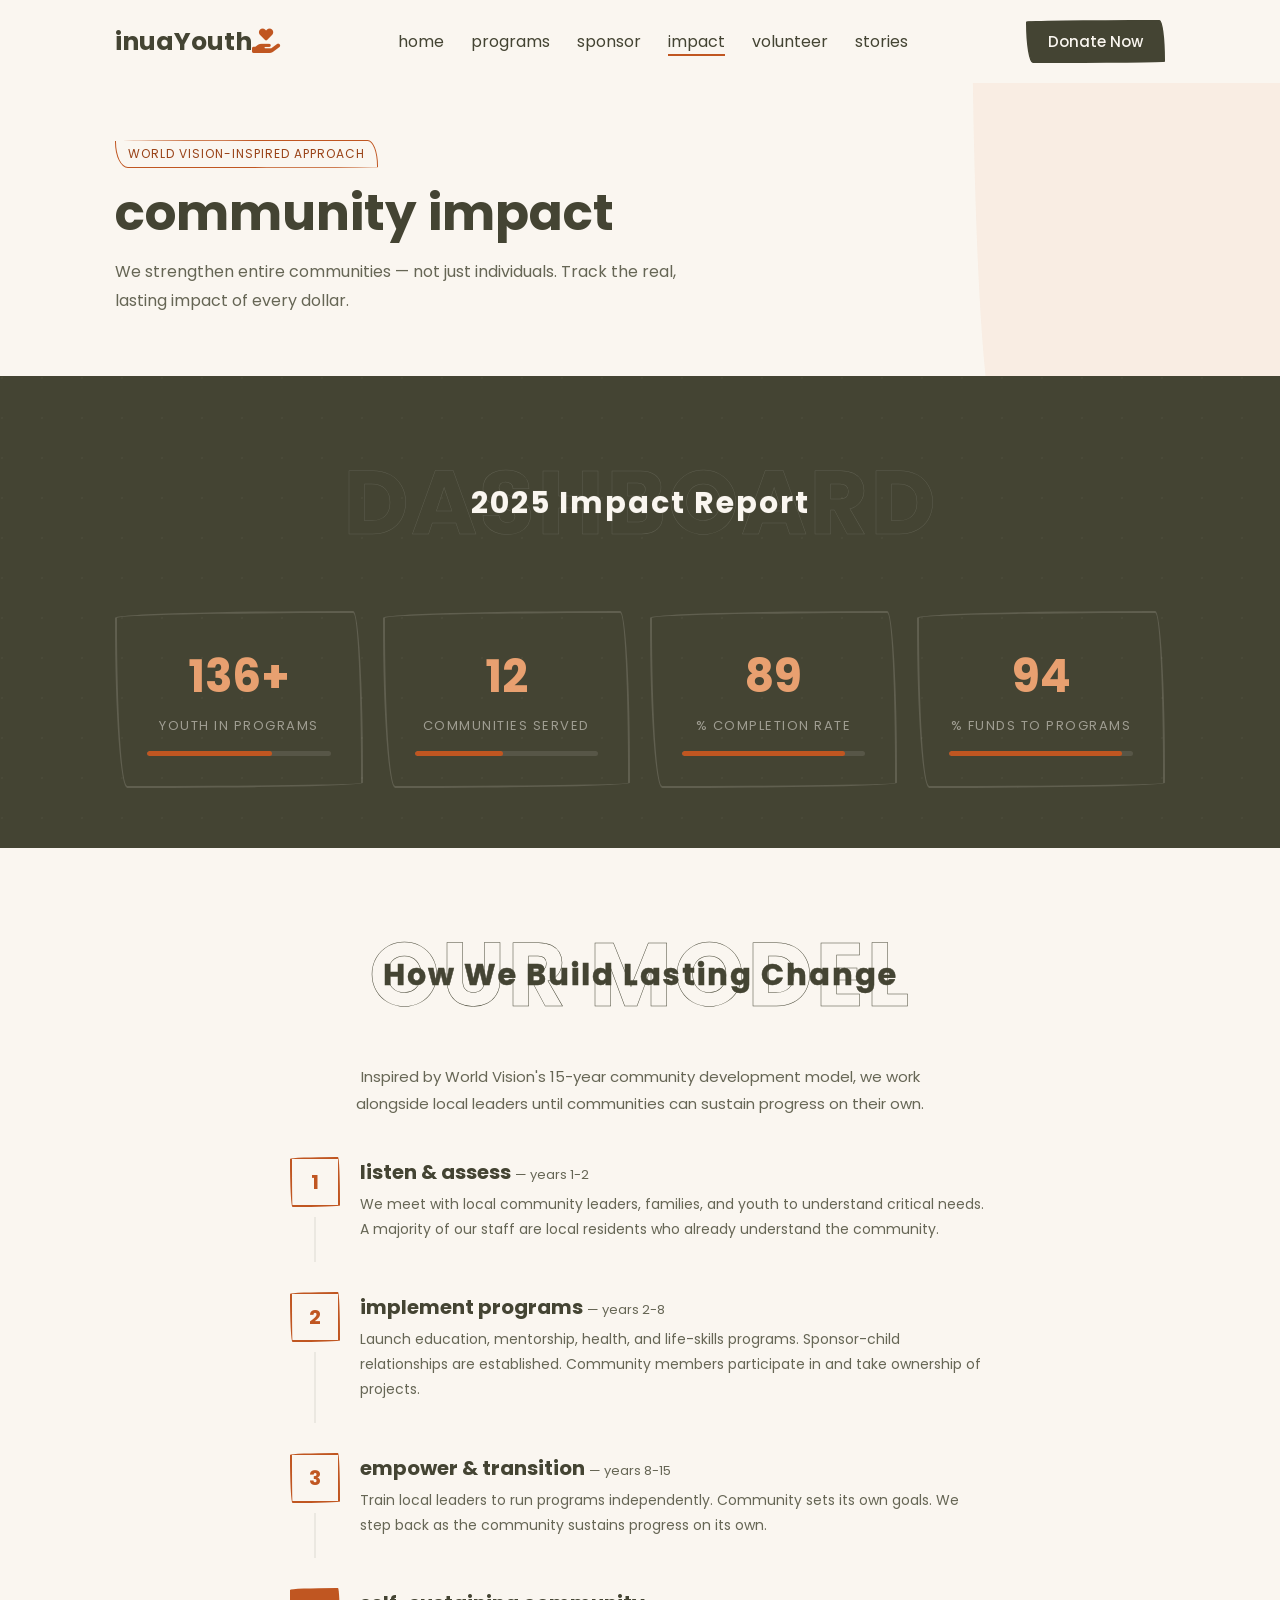
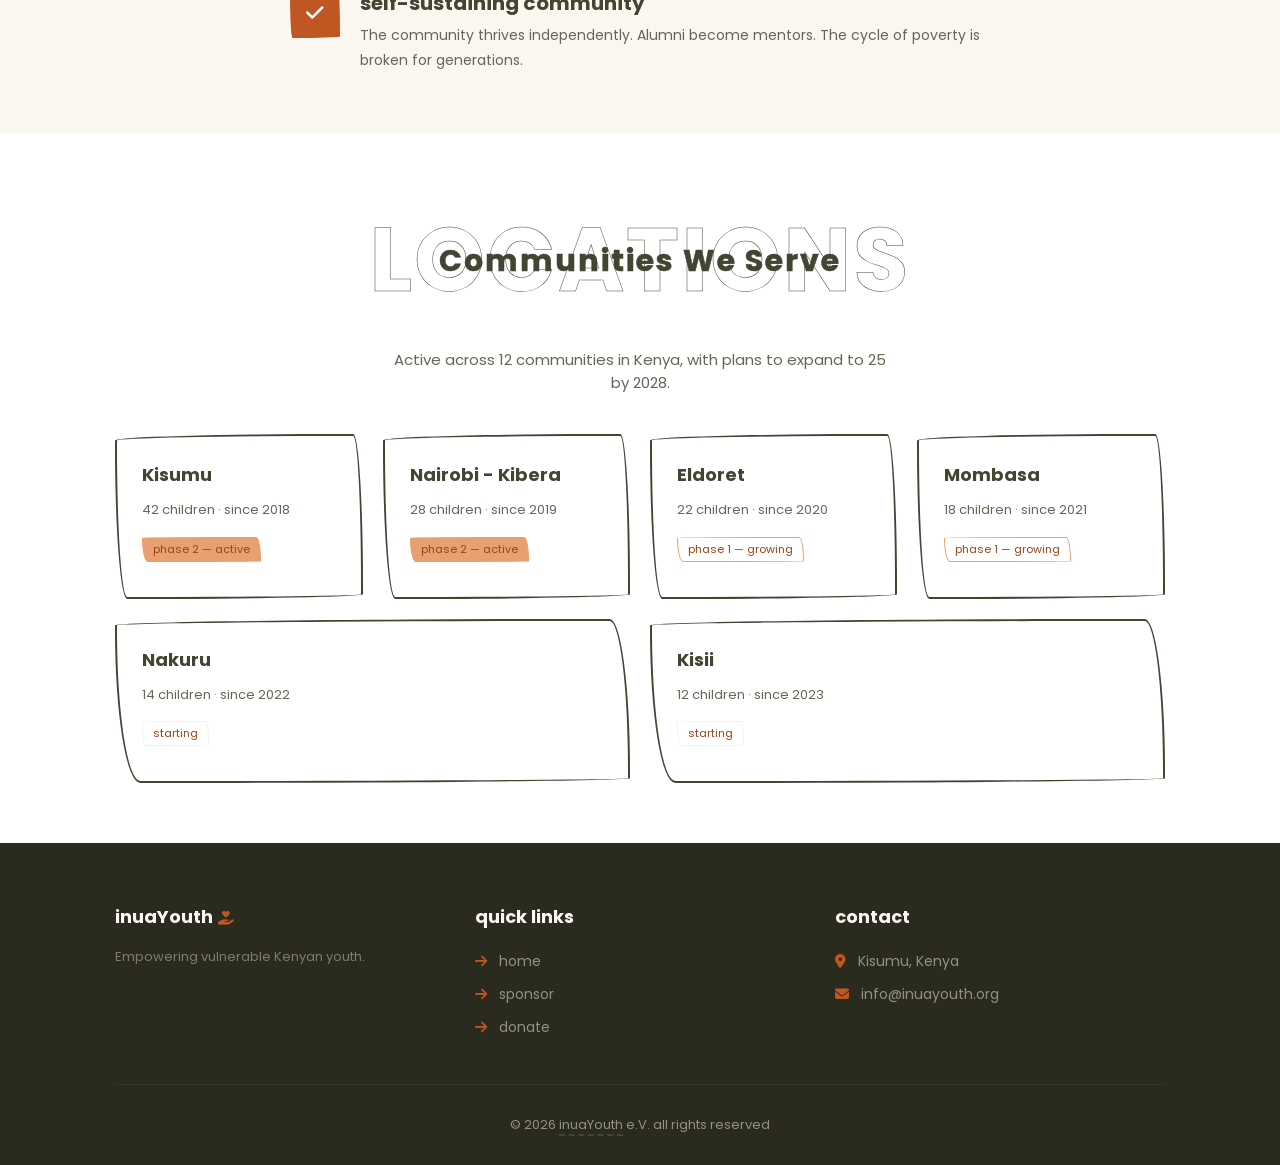
==== commit 9c9d45e1: "color" ====
--- a/pages/community.html
+++ b/pages/community.html
@@ -3,7 +3,7 @@
 <head>
   <meta charset="UTF-8" />
   <meta name="viewport" content="width=device-width, initial-scale=1.0" />
-  <title>Community Impact | BetterMe+</title>
+  <title>Community Impact | InuaYouth</title>
   <link rel="stylesheet" href="https://cdnjs.cloudflare.com/ajax/libs/font-awesome/6.5.1/css/all.min.css" />
   <link rel="stylesheet" href="../css/styles.css" />
 </head>
@@ -11,7 +11,7 @@
 
   <header class="header scrolled">
     <div id="menu-btn" class="fas fa-bars"></div>
-    <a href="../index.html" class="logo">betterMe<i class="fas fa-heart"></i></a>
+    <a href="../index.html" class="logo">inuaYouth<i class="fas fa-hand-holding-heart"></i></a>
     <nav class="navbar">
       <a href="../index.html#home">home</a>
       <a href="../index.html#programs">programs</a>
@@ -160,7 +160,7 @@
   <section class="footer">
     <div class="box-container">
       <div class="box">
-        <h3>betterMe<i class="fas fa-heart" style="color:var(--accent);margin-left:.5rem;font-size:1.4rem"></i></h3>
+        <h3>inuaYouth<i class="fas fa-hand-holding-heart" style="color:#c05621;margin-left:.5rem;font-size:1.4rem"></i></h3>
         <p style="font-size:1.3rem;line-height:1.8;color:rgba(250,246,240,.4)">Empowering vulnerable Kenyan youth.</p>
       </div>
       <div class="box">
@@ -172,10 +172,10 @@
       <div class="box">
         <h3>contact</h3>
         <a href="#"><i class="fas fa-map-marker-alt"></i> Kisumu, Kenya</a>
-        <a href="#"><i class="fas fa-envelope"></i> info@bettermeplus.org</a>
+        <a href="#"><i class="fas fa-envelope"></i> info@inuayouth.org</a>
       </div>
     </div>
-    <div class="credit">&copy; 2026 <span style="border-bottom:var(--border-hover)">betterMe+</span> e.V. all rights reserved</div>
+    <div class="credit">&copy; 2026 <span style="border-bottom:var(--border-hover)">inuaYouth</span> e.V. all rights reserved</div>
   </section>
 
   <script src="../js/main.js"></script>
--- a/css/styles.css
+++ b/css/styles.css
@@ -4,9 +4,9 @@
   --main: #443;
   --main-light: #665;
   --main-faded: rgba(68,68,51,0.08);
-  --accent: #c8956c;
-  --accent-light: #e8c9a8;
-  --accent-dark: #a06a3a;
+  --accent: #c05621;
+  --accent-light: #e8a070;
+  --accent-dark: #9a4419;
   --cream: #faf6f0;
   --cream-dark: #f0e8da;
   --white: #fff;
@@ -100,13 +100,13 @@
   border-radius: var(--blob-hover);
 }
 .btn-accent {
-  background: var(--accent);
+  background: #c05621;
   color: var(--white);
-  border-color: var(--accent);
+  border-color: #c05621;
 }
 .btn-accent:hover {
-  background: var(--accent-dark);
-  border-color: var(--accent-dark);
+  background: #9a4419;
+  border-color: #9a4419;
   border-style: dashed;
   border-radius: var(--blob-hover);
 }
@@ -124,6 +124,75 @@
 @keyframes morph {
   0%,100% { border-radius: var(--blob); }
   50% { border-radius: var(--blob-hover); }
+}
+@keyframes aboutImage {
+  0%,100% { transform: scale(.92); border-radius: var(--blob-hover); }
+  50% { transform: scale(.82); border-radius: var(--blob); }
+}
+
+/* Hero floating image (like coffee cup) */
+.hero-float-img {
+  height: 38rem;
+  animation: float 4s linear infinite;
+}
+
+/* Image slider (like coffee shop thumbnails) */
+.image-slider {
+  text-align: center;
+  padding: 5rem 0 3rem;
+}
+.image-slider .slider-item {
+  display: inline-flex;
+  flex-direction: column;
+  align-items: center;
+  gap: .8rem;
+  margin: 0 1.5rem;
+  cursor: pointer;
+  transition: transform .3s ease;
+}
+.image-slider .slider-item:hover {
+  transform: translateY(-2rem);
+}
+.image-slider .slider-icon {
+  width: 8rem;
+  height: 8rem;
+  border: var(--border);
+  border-radius: var(--blob-soft);
+  display: flex;
+  align-items: center;
+  justify-content: center;
+  font-size: 3rem;
+  color: #c05621;
+  background: transparent;
+  transition: all .3s ease;
+}
+.image-slider .slider-item:hover .slider-icon {
+  border-style: dashed;
+  border-color: #c05621;
+  color: #9a4419;
+  border-radius: var(--blob-hover);
+}
+.image-slider .slider-item span {
+  font-size: 1.2rem;
+  color: var(--main-light);
+  text-transform: uppercase;
+  letter-spacing: .15rem;
+  font-weight: 500;
+}
+
+/* About image blob */
+.about-image-blob {
+  flex: 1 1 42rem;
+  display: flex;
+  align-items: center;
+  justify-content: center;
+}
+.about-image-blob img {
+  width: 100%;
+  max-width: 50rem;
+  object-fit: cover;
+  animation: aboutImage 4s linear infinite;
+  border: var(--border);
 }
 @keyframes fade-up {
   from { opacity: 0; transform: translateY(3rem); }
@@ -164,7 +233,7 @@
   font-size: 2.5rem;
   font-weight: 700;
 }
-.header .logo i { color: var(--accent); }
+.header .logo i { color: #c05621; }
 .header .navbar a {
   margin: 0 1.2rem;
   font-size: 1.6rem;
@@ -195,6 +264,9 @@
   padding: 12rem 9% 6rem;
   position: relative;
   overflow: hidden;
+  background: url(../assets/images/back2.jpg) no-repeat;
+  background-position: center;
+  background-size: cover;
 }
 .home::before {
   content: '';
@@ -242,7 +314,7 @@
   margin-bottom: 2rem;
 }
 .home .row .content h3 em {
-  color: var(--accent);
+  color: #c05621;
   font-style: normal;
   position: relative;
 }
@@ -250,7 +322,7 @@
   content: '';
   position: absolute; bottom: .3rem; left: 0;
   width: 100%; height: .3rem;
-  background: var(--accent);
+  background: #c05621;
   border-radius: var(--blob);
 }
 .home .row .content p {
@@ -381,11 +453,50 @@
   font-size: 1.4rem; color: var(--main-light); line-height: 1.8;
 }
 
+/* Steps compact (right side) */
+.steps-compact {
+  flex: 1 1 38rem;
+  display: flex;
+  flex-direction: column;
+  gap: 2rem;
+}
+.step-sm {
+  display: flex;
+  align-items: flex-start;
+  gap: 1.5rem;
+  padding: 2rem;
+  border: var(--border);
+  border-radius: var(--blob);
+  transition: all .3s ease;
+}
+.step-sm:hover {
+  border: var(--border-hover);
+  border-radius: var(--blob-hover);
+  transform: translateX(.5rem);
+}
+.num-sm {
+  width: 4rem; height: 4rem;
+  border: var(--border-accent);
+  border-radius: var(--blob);
+  display: flex; align-items: center; justify-content: center;
+  font-size: 1.6rem; font-weight: 700;
+  color: var(--accent);
+  flex-shrink: 0;
+}
+.step-sm h3 {
+  font-size: 1.7rem; margin-bottom: .5rem;
+}
+.step-sm p {
+  font-size: 1.3rem; color: var(--main-light); line-height: 1.7;
+}
+
 /* ===== PROGRAMS ===== */
 
 .programs {
   padding: 6rem 9%;
-  background: var(--cream);
+  background: url(../assets/images/back2.jpg) no-repeat;
+  background-position: center;
+  background-size: cover;
 }
 .programs .box-container {
   display: flex; flex-wrap: wrap;
@@ -397,7 +508,7 @@
   border-radius: var(--blob);
   overflow: hidden;
   transition: all .3s ease;
-  background: var(--white);
+  background: transparent;
 }
 .programs .box-container .box:hover {
   border: var(--border-hover);
@@ -497,7 +608,9 @@
 
 .sponsor-children {
   padding: 6rem 9%;
-  background: var(--white);
+  background: url(../assets/images/back2.jpg) no-repeat;
+  background-position: center;
+  background-size: cover;
 }
 .sponsor-children .children-grid {
   display: flex; flex-wrap: wrap;
@@ -508,7 +621,7 @@
   border: var(--border);
   border-radius: var(--blob);
   overflow: hidden;
-  background: var(--cream);
+  background: transparent;
   transition: all .3s ease;
 }
 .sponsor-children .children-grid .child-card:hover {
@@ -934,10 +1047,50 @@
   .header .btn { display: none; }
   .home .row .content h3 { font-size: 3.5rem; }
   .home .row .content .stats { gap: 2rem; }
+
+  /* Hero image becomes background on small screens */
+  .home .row .image {
+    display: none;
+  }
+  .home {
+    background: url(../assets/images/back2.jpg) no-repeat center/cover;
+    position: relative;
+    min-height: 100vh;
+    display: flex;
+    flex-direction: column;
+    justify-content: center;
+  }
+  .home .row {
+    flex: 1;
+    flex-direction: column;
+  }
+  .home .row::before {
+    content: '';
+    position: absolute;
+    top: 0; left: 0; right: 0; bottom: 0;
+    background: url(../assets/images/hero-illustration.png) no-repeat center center;
+    background-size: contain;
+    opacity: .15;
+    z-index: 0;
+    pointer-events: none;
+  }
+  .home .row .content {
+    position: relative;
+    z-index: 2;
+    flex: 1;
+    display: flex;
+    flex-direction: column;
+    justify-content: center;
+  }
+  .home .row .content .btn-group {
+    margin-top: auto;
+    padding-top: 3rem;
+    padding-bottom: 2rem;
+  }
 }
 
 @media (max-width: 450px) {
   html { font-size: 50%; }
-  .home .row .content .stats { flex-direction: column; gap: 1.5rem; }
+  .home .row .content .stats { flex-direction: row; gap: 1.5rem; justify-content: space-between; }
   .cta .newsletter form { flex-direction: column; }
 }
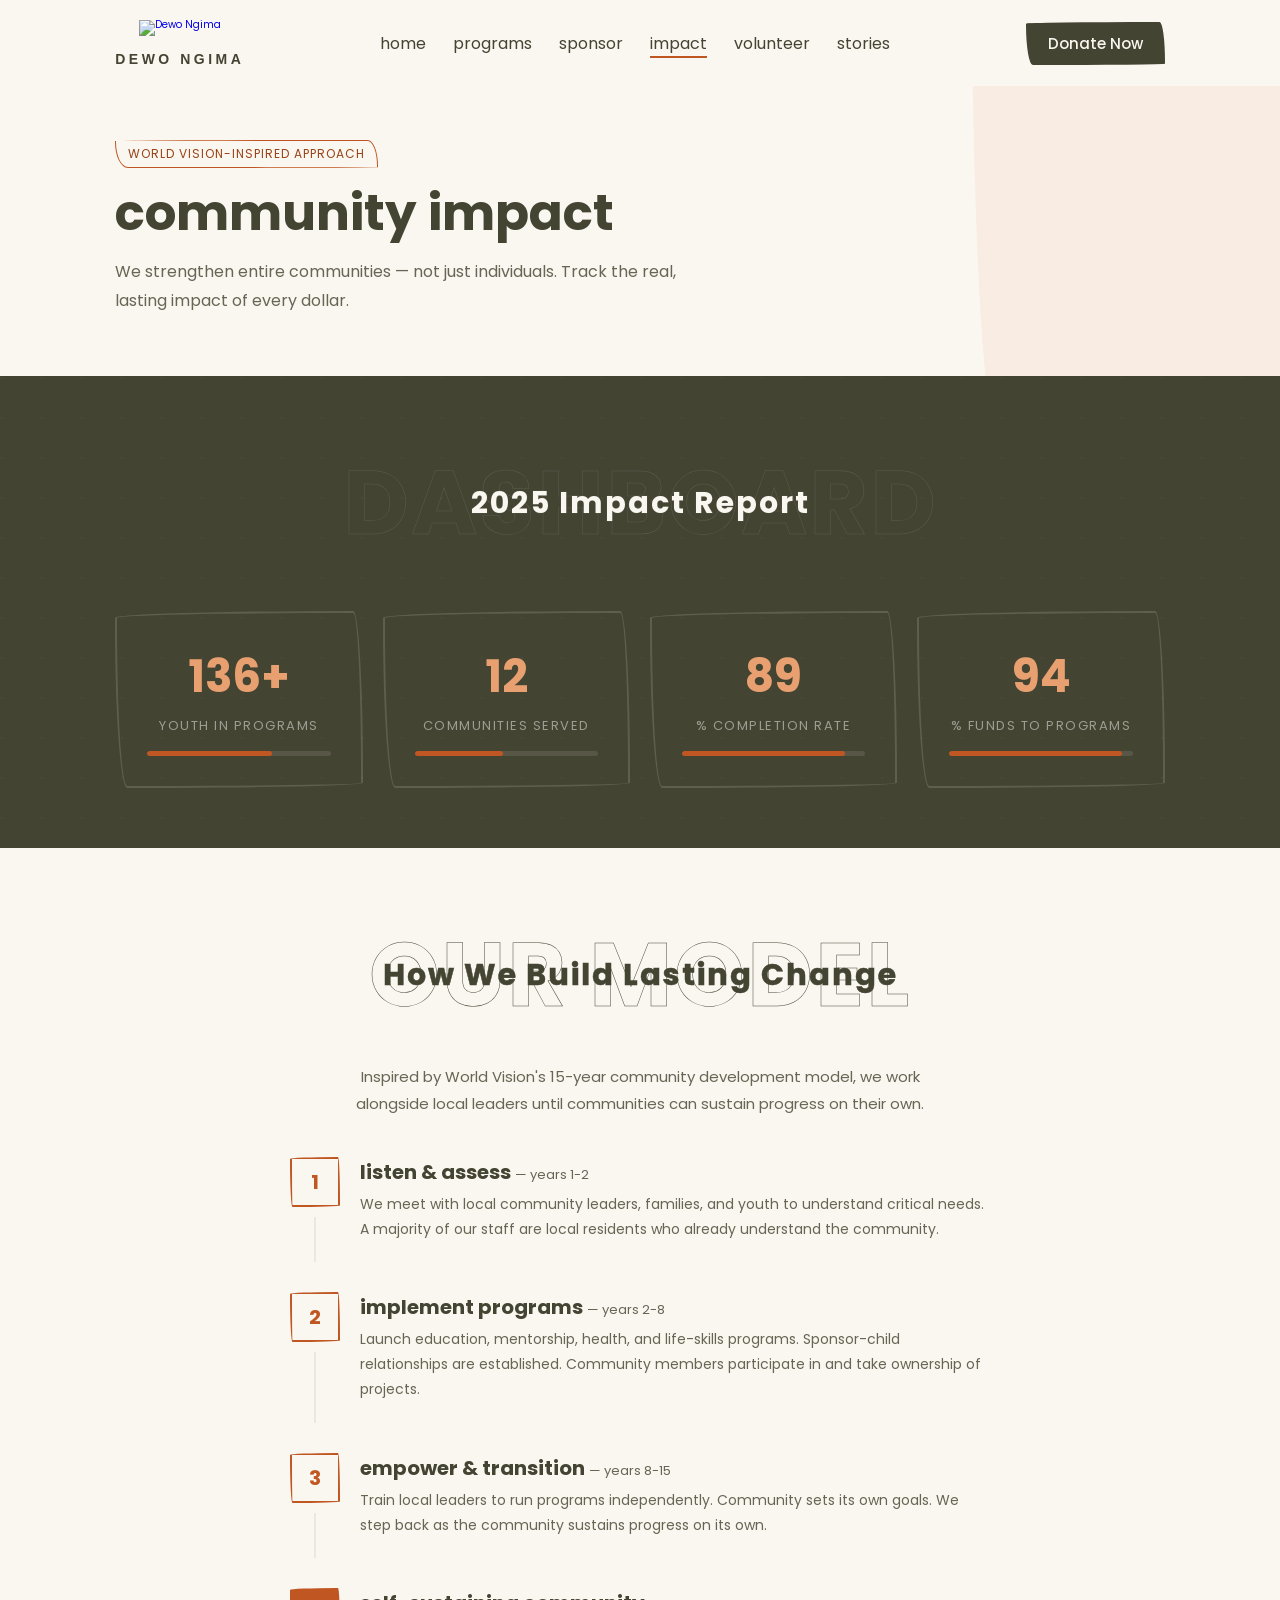
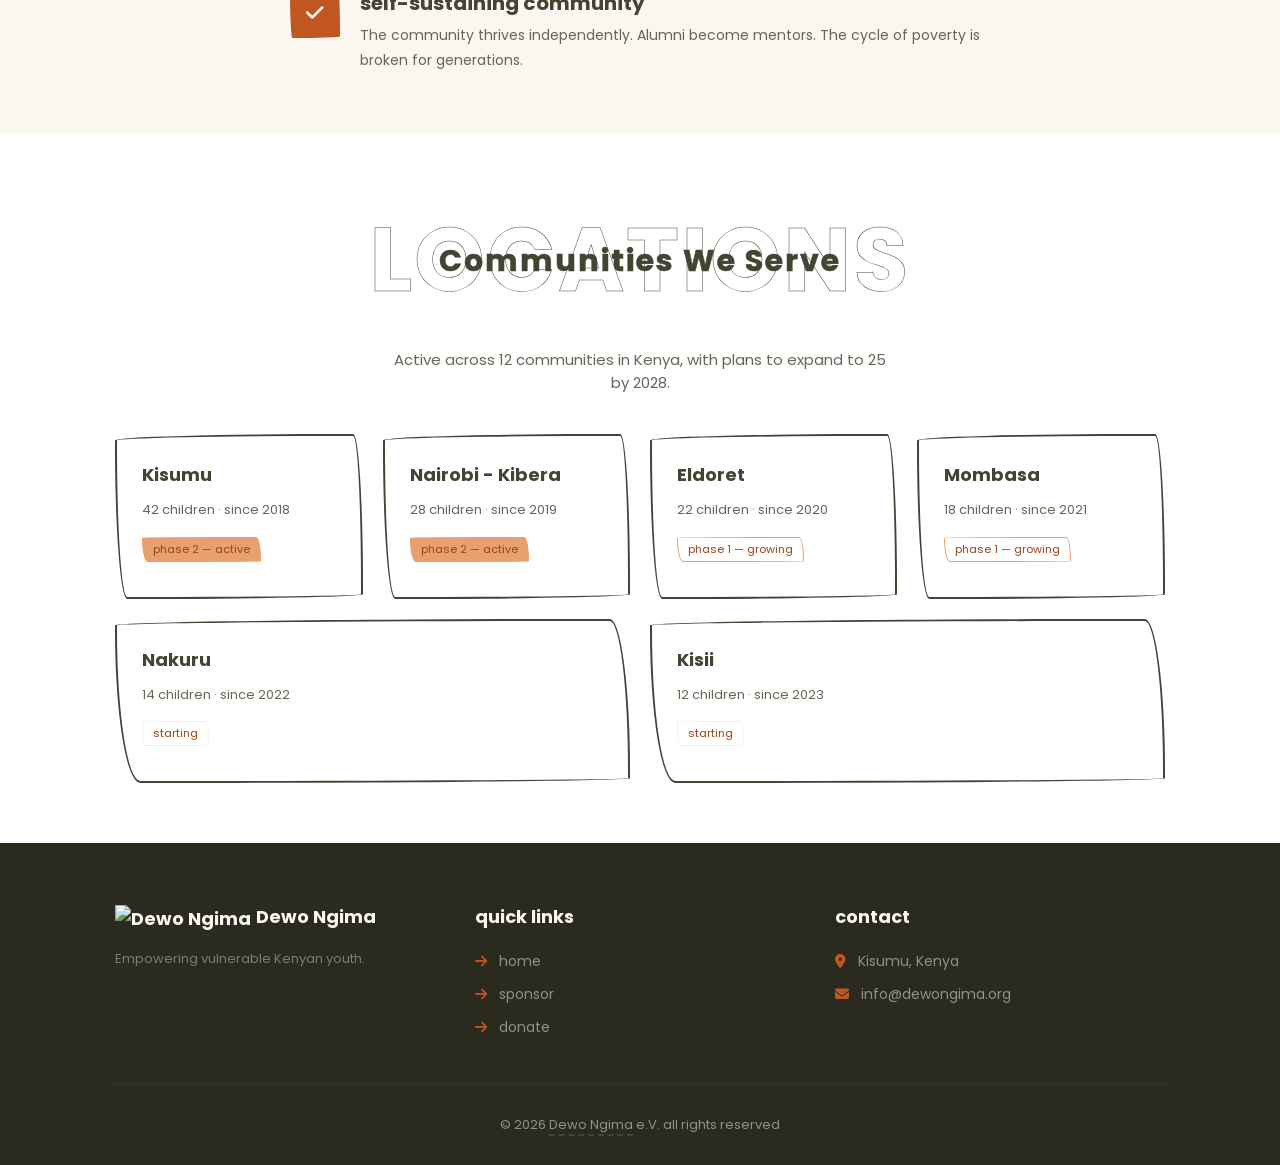
==== commit f826fa47: "links to donation" ====
--- a/pages/community.html
+++ b/pages/community.html
@@ -3,7 +3,8 @@
 <head>
   <meta charset="UTF-8" />
   <meta name="viewport" content="width=device-width, initial-scale=1.0" />
-  <title>Community Impact | InuaYouth</title>
+  <title>Community Impact | Dewo Ngima</title>
+  <link rel="icon" type="image/png" href="../assets/images/logo.png" />
   <link rel="stylesheet" href="https://cdnjs.cloudflare.com/ajax/libs/font-awesome/6.5.1/css/all.min.css" />
   <link rel="stylesheet" href="../css/styles.css" />
 </head>
@@ -11,7 +12,7 @@
 
   <header class="header scrolled">
     <div id="menu-btn" class="fas fa-bars"></div>
-    <a href="../index.html" class="logo">inuaYouth<i class="fas fa-hand-holding-heart"></i></a>
+    <a href="../index.html" class="logo"><img src="../assets/images/logo.png" alt="Dewo Ngima" class="logo-img"><span class="logo-text">Dewo Ngima</span></a>
     <nav class="navbar">
       <a href="../index.html#home">home</a>
       <a href="../index.html#programs">programs</a>
@@ -20,7 +21,7 @@
       <a href="volunteer.html">volunteer</a>
       <a href="stories.html">stories</a>
     </nav>
-    <a href="donate.html" class="btn btn-filled">donate now</a>
+    <a href="https://www.mchanga.africa/fundraiser/131710" target="_blank" class="btn btn-filled">donate now</a>
   </header>
 
   <section class="page-hero">
@@ -160,22 +161,22 @@
   <section class="footer">
     <div class="box-container">
       <div class="box">
-        <h3>inuaYouth<i class="fas fa-hand-holding-heart" style="color:#c05621;margin-left:.5rem;font-size:1.4rem"></i></h3>
+        <h3><img src="../assets/images/logo.png" alt="Dewo Ngima" class="footer-logo-img">Dewo Ngima</h3>
         <p style="font-size:1.3rem;line-height:1.8;color:rgba(250,246,240,.4)">Empowering vulnerable Kenyan youth.</p>
       </div>
       <div class="box">
         <h3>quick links</h3>
         <a href="../index.html"><i class="fas fa-arrow-right"></i> home</a>
         <a href="sponsor.html"><i class="fas fa-arrow-right"></i> sponsor</a>
-        <a href="donate.html"><i class="fas fa-arrow-right"></i> donate</a>
+        <a href="https://www.mchanga.africa/fundraiser/131710" target="_blank"><i class="fas fa-arrow-right"></i> donate</a>
       </div>
       <div class="box">
         <h3>contact</h3>
         <a href="#"><i class="fas fa-map-marker-alt"></i> Kisumu, Kenya</a>
-        <a href="#"><i class="fas fa-envelope"></i> info@inuayouth.org</a>
+        <a href="#"><i class="fas fa-envelope"></i> info@dewongima.org</a>
       </div>
     </div>
-    <div class="credit">&copy; 2026 <span style="border-bottom:var(--border-hover)">inuaYouth</span> e.V. all rights reserved</div>
+    <div class="credit">&copy; 2026 <span style="border-bottom:var(--border-hover)">Dewo Ngima</span> e.V. all rights reserved</div>
   </section>
 
   <script src="../js/main.js"></script>
--- a/css/styles.css
+++ b/css/styles.css
@@ -131,9 +131,28 @@
 }
 
 /* Hero floating image (like coffee cup) */
+.hero-cycle-wrap {
+  position: relative;
+  display: inline-block;
+  height: 50rem;
+  width: 50rem;
+}
 .hero-float-img {
-  height: 38rem;
-  animation: float 4s linear infinite;
+  height: 50rem;
+  width: 50rem;
+  object-fit: cover;
+  animation: aboutImage 4s linear infinite;
+  border: .1rem solid var(--main);
+}
+.hero-cycle {
+  position: absolute;
+  top: 0;
+  left: 0;
+  opacity: 0;
+  transition: opacity 1.2s ease-in-out;
+}
+.hero-cycle.active {
+  opacity: 1;
 }
 
 /* Image slider (like coffee shop thumbnails) */
@@ -187,12 +206,35 @@
   align-items: center;
   justify-content: center;
 }
-.about-image-blob img {
+.about-image-blob img.static-blob {
   width: 100%;
   max-width: 50rem;
   object-fit: cover;
   animation: aboutImage 4s linear infinite;
-  border: var(--border);
+  border: .1rem solid var(--main);
+  transition: opacity .4s ease;
+}
+/* Mobile cycling images in how-it-works — hidden on desktop */
+.mobile-cycle-wrap {
+  display: none;
+  position: relative;
+  width: 100%;
+  max-width: 50rem;
+  height: 35rem;
+}
+.mobile-cycle {
+  position: absolute;
+  top: 0; left: 0;
+  width: 100%;
+  height: 100%;
+  object-fit: cover;
+  animation: aboutImage 4s linear infinite;
+  border: .1rem solid var(--main);
+  opacity: 0;
+  transition: opacity 1.2s ease-in-out;
+}
+.mobile-cycle.active {
+  opacity: 1;
 }
 @keyframes fade-up {
   from { opacity: 0; transform: translateY(3rem); }
@@ -229,11 +271,35 @@
   padding: 1.5rem 9%;
 }
 .header .logo {
+  display: flex;
+  flex-direction: column;
+  align-items: center;
+  gap: 0;
+  line-height: 1;
+  text-decoration: none;
+}
+.logo-img {
+  height: 3.5rem;
+  width: auto;
+  object-fit: contain;
+  margin-bottom: -.3rem;
+}
+.logo-text {
+  font-size: 1.4rem;
+  font-weight: 800;
   color: var(--main);
-  font-size: 2.5rem;
-  font-weight: 700;
-}
-.header .logo i { color: #c05621; }
+  letter-spacing: .35rem;
+  text-transform: uppercase;
+  width: 100%;
+  text-align: center;
+}
+.footer-logo-img {
+  height: 4rem;
+  width: auto;
+  object-fit: contain;
+  margin-right: .5rem;
+  vertical-align: middle;
+}
 .header .navbar a {
   margin: 0 1.2rem;
   font-size: 1.6rem;
@@ -269,22 +335,10 @@
   background-size: cover;
 }
 .home::before {
-  content: '';
-  position: absolute; top: -20%; right: -10%;
-  width: 60rem; height: 60rem;
-  background: var(--accent-light);
-  border-radius: var(--blob);
-  opacity: .15;
-  animation: morph 12s ease-in-out infinite;
+  display: none;
 }
 .home::after {
-  content: '';
-  position: absolute; bottom: -10%; left: -5%;
-  width: 40rem; height: 40rem;
-  background: var(--accent);
-  border-radius: var(--blob-hover);
-  opacity: .06;
-  animation: morph 10s ease-in-out infinite reverse;
+  display: none;
 }
 .home .row {
   display: flex; align-items: center;
@@ -1047,6 +1101,11 @@
   .header .btn { display: none; }
   .home .row .content h3 { font-size: 3.5rem; }
   .home .row .content .stats { gap: 2rem; }
+
+  .home::before,
+  .home::after {
+    display: none;
+  }
 
   /* Hero image becomes background on small screens */
   .home .row .image {
@@ -1082,6 +1141,14 @@
     flex-direction: column;
     justify-content: center;
   }
+  /* On mobile: hide static blob image, show cycling images in how-it-works */
+  .about-image-blob .static-blob {
+    display: none;
+  }
+  .about-image-blob .mobile-cycle-wrap {
+    display: block;
+  }
+
   .home .row .content .btn-group {
     margin-top: auto;
     padding-top: 3rem;
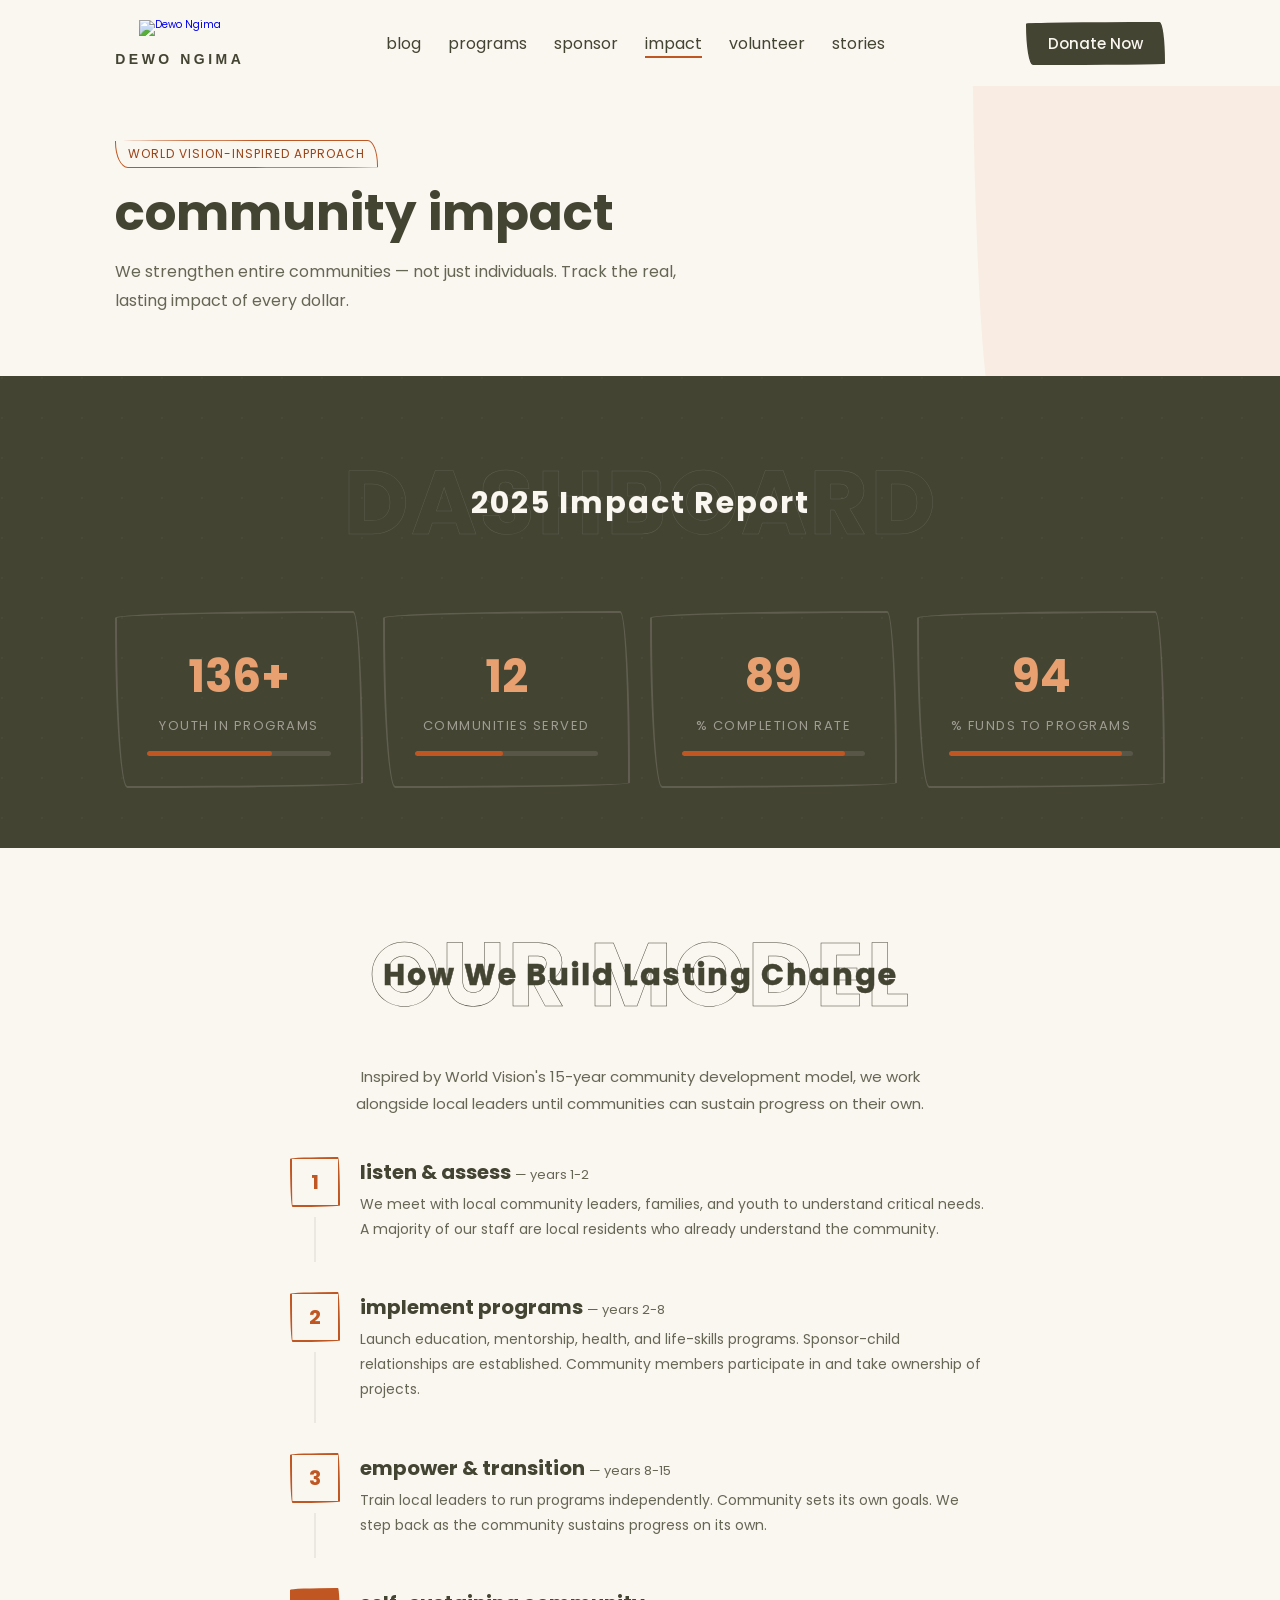
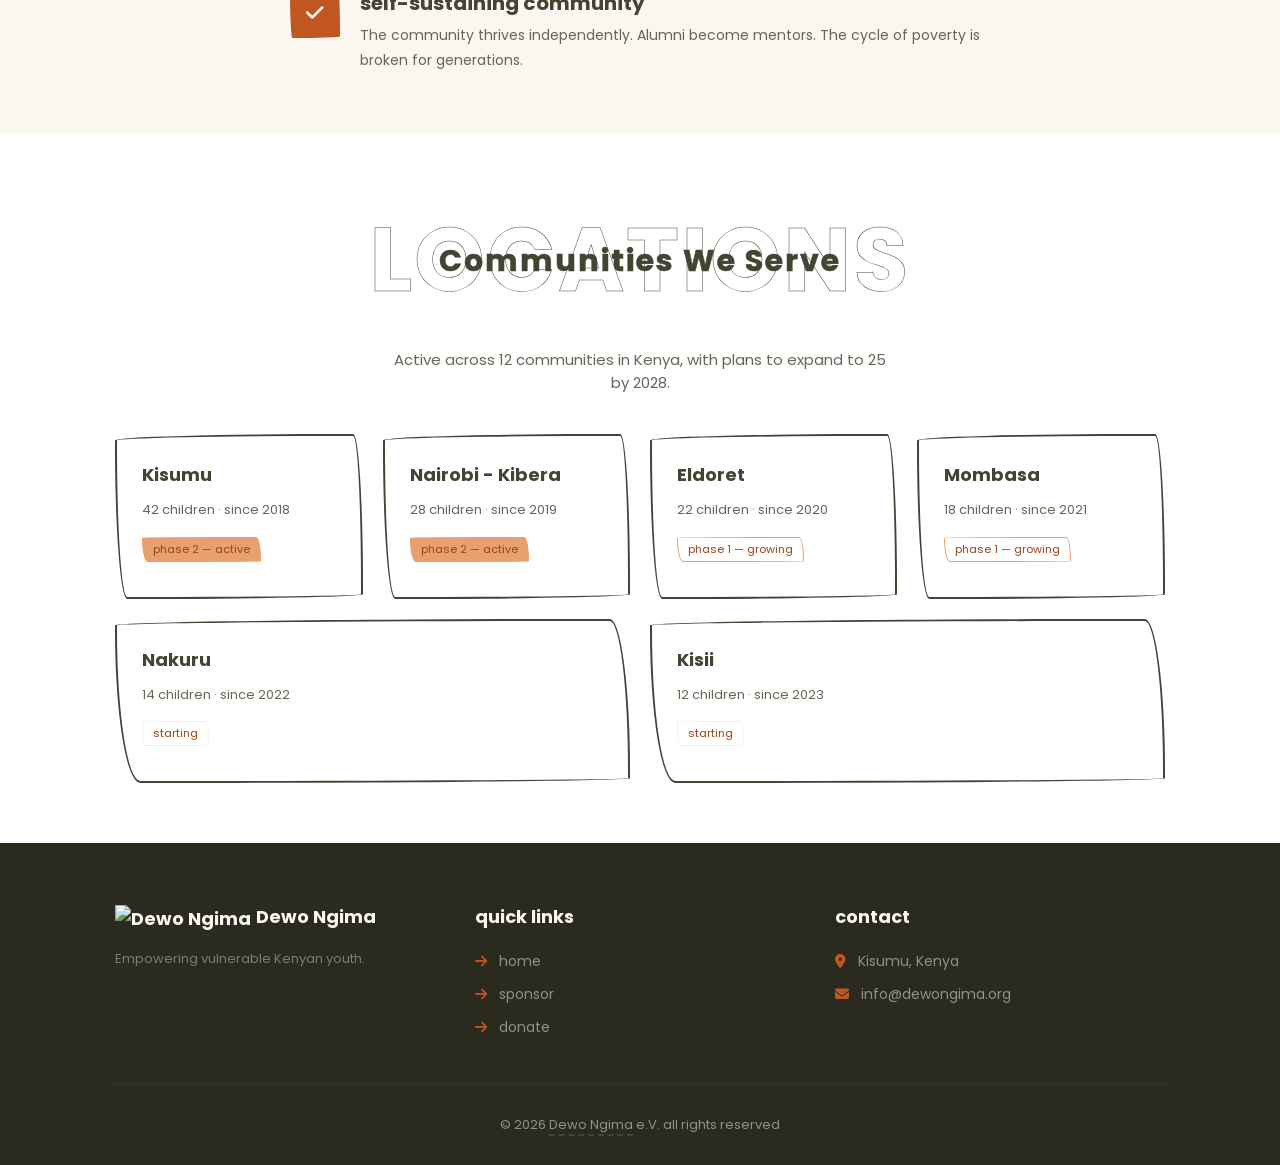
==== commit c2cf2d6f: "add blog" ====
--- a/pages/community.html
+++ b/pages/community.html
@@ -14,7 +14,7 @@
     <div id="menu-btn" class="fas fa-bars"></div>
     <a href="../index.html" class="logo"><img src="../assets/images/logo.png" alt="Dewo Ngima" class="logo-img"><span class="logo-text">Dewo Ngima</span></a>
     <nav class="navbar">
-      <a href="../index.html#home">home</a>
+      <a href="https://dewongima.wordpress.com/" target="_blank">blog</a>
       <a href="../index.html#programs">programs</a>
       <a href="sponsor.html">sponsor</a>
       <a href="community.html" class="active">impact</a>
